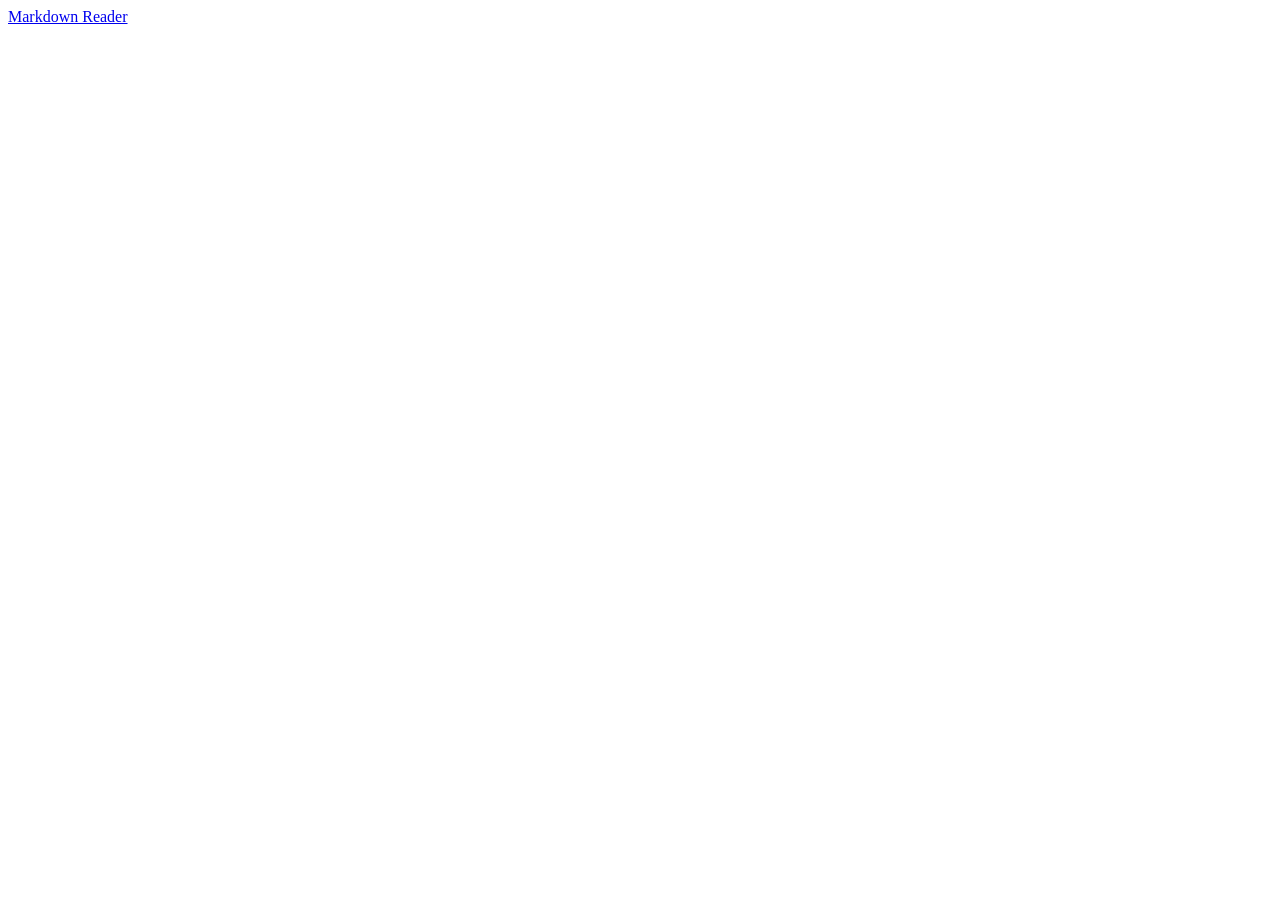
==== index.html @ dc1d2c7c "Added: Created index.html" ====
<!DOCTYPE html>
<html lang="en">
<head>
    <meta charset="UTF-8">
    <meta name="viewport" content="width=device-width, initial-scale=1.0">
    <title>Document</title>
</head>
<body>
    <a class="hyperlink" href="./mdreader/">Markdown Reader</a>
</body>
</html>
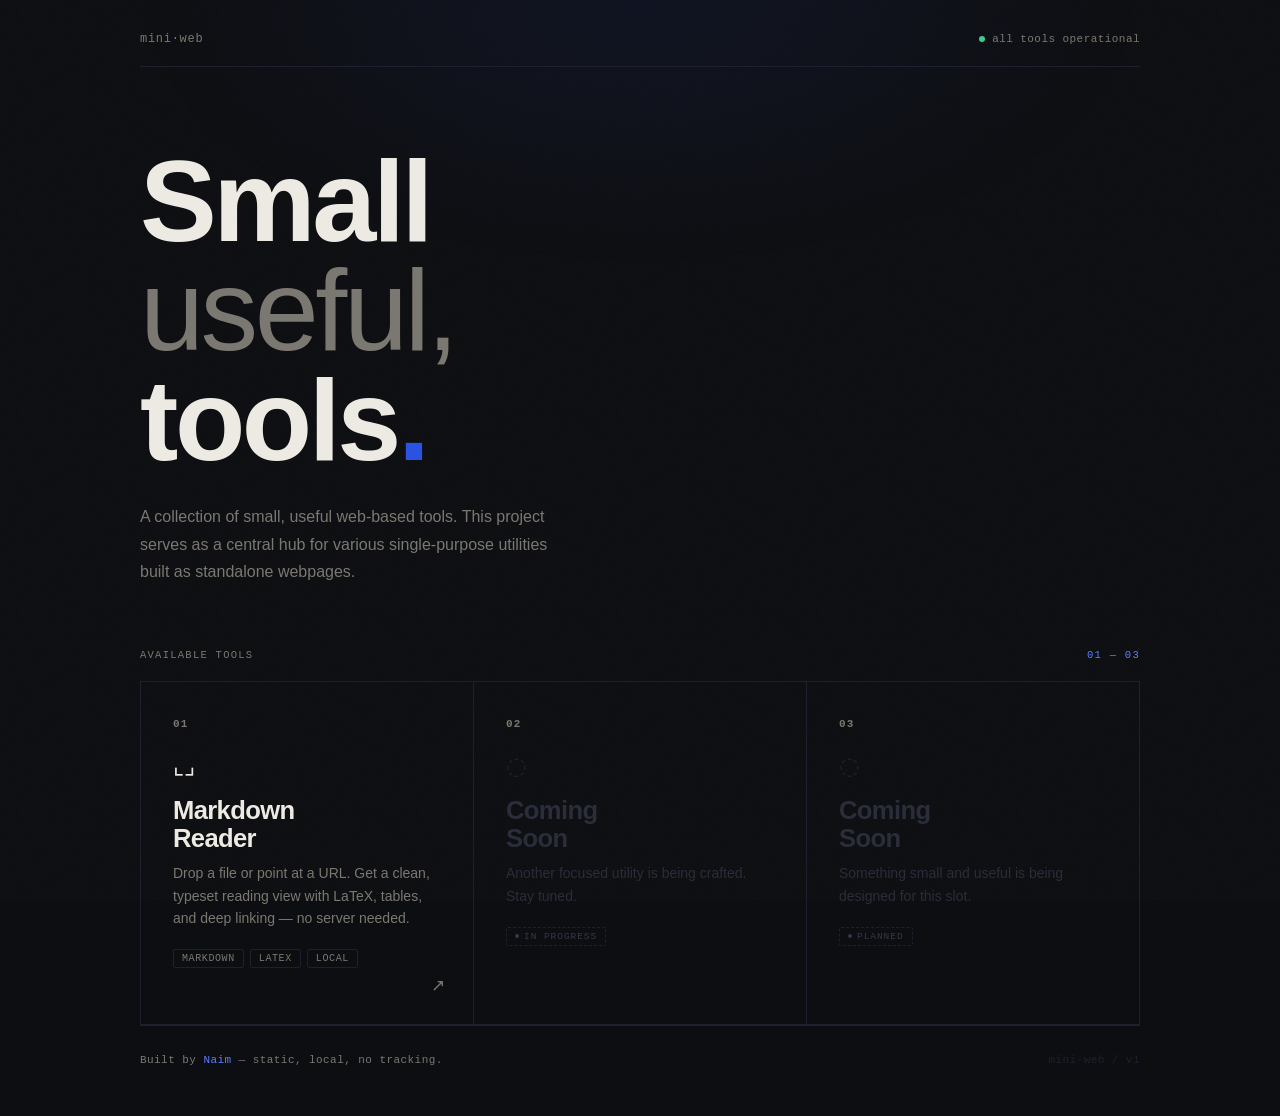
==== commit e260dfd1: "Fix: Fixed homepage UI and added github workflows." ====
--- a/index.html
+++ b/index.html
@@ -1,11 +1,107 @@
 <!DOCTYPE html>
 <html lang="en">
 <head>
-    <meta charset="UTF-8">
-    <meta name="viewport" content="width=device-width, initial-scale=1.0">
-    <title>Document</title>
+  <meta charset="UTF-8" />
+  <meta name="viewport" content="width=device-width, initial-scale=1.0" />
+  <title>mini·web — a collection of small, useful tools</title>
+  <meta name="description" content="A curated collection of small, single-purpose web tools built to be fast, local, and elegant." />
+
+  <link rel="stylesheet" href="style.css" />
 </head>
 <body>
-    <a class="hyperlink" href="./mdreader/">Markdown Reader</a>
+  <div class="ambient" aria-hidden="true"></div>
+
+  <div class="wrapper">
+
+    <!-- Top bar -->
+    <nav class="topbar" aria-label="Site navigation">
+      <a class="topbar-brand" href="/" aria-label="mini·web home">mini<span>·</span>web</a>
+      <div class="topbar-status" aria-label="Status: all tools operational">
+        <div class="status-dot" aria-hidden="true"></div>
+        all tools operational
+      </div>
+    </nav>
+
+    <!-- Hero -->
+    <header class="hero">
+      <!-- <p class="hero-eyebrow">Tool Hub</p> -->
+      <h1 class="hero-title">
+        Small<br>
+        <em>useful,</em><br>
+        tools<span class="dot">.</span>
+      </h1>
+      <p class="hero-sub">
+        A collection of small, useful web-based tools. This project serves as a central hub for various single-purpose utilities built as standalone webpages.
+      </p>
+    </header>
+
+    <!-- Section header -->
+    <div class="section-label" id="tools-section">
+      <span>Available Tools</span>
+      <span class="section-label-count">01 — 03</span>
+    </div>
+
+    <!-- Tool grid -->
+    <section class="tools-grid" aria-label="Available tools">
+
+      <!-- Tool 1: Markdown Reader -->
+      <a class="tool-card" id="tool-mdreader" href="./mdreader/" aria-label="Open Markdown Reader">
+        <div class="card-inner">
+          <span class="tool-number">01</span>
+          <span class="tool-icon" aria-hidden="true">⌞⌟</span>
+          <h2 class="tool-name">Markdown<br>Reader</h2>
+          <p class="tool-desc">
+            Drop a file or point at a URL. Get a clean, typeset reading view with LaTeX, tables, and deep linking — no server needed.
+          </p>
+          <div class="tool-tags">
+            <span class="tool-tag">Markdown</span>
+            <span class="tool-tag">LaTeX</span>
+            <span class="tool-tag">Local</span>
+          </div>
+        </div>
+        <span class="tool-arrow" aria-hidden="true">↗</span>
+      </a>
+
+      <!-- Tool 2: Coming soon -->
+      <div class="tool-card tool-card--soon" id="tool-coming-2" aria-label="Next tool — coming soon">
+        <div class="card-inner">
+          <span class="tool-number">02</span>
+          <span class="tool-icon" aria-hidden="true">◌</span>
+          <h2 class="tool-name">Coming<br>Soon</h2>
+          <p class="tool-desc">Another focused utility is being crafted. Stay tuned.</p>
+          <div class="soon-badge">
+            <span class="soon-dot" aria-hidden="true"></span>
+            in progress
+          </div>
+        </div>
+      </div>
+
+      <!-- Tool 3: Coming soon -->
+      <div class="tool-card tool-card--soon" id="tool-coming-3" aria-label="Future tool — coming soon">
+        <div class="card-inner">
+          <span class="tool-number">03</span>
+          <span class="tool-icon" aria-hidden="true">◌</span>
+          <h2 class="tool-name">Coming<br>Soon</h2>
+          <p class="tool-desc">Something small and useful is being designed for this slot.</p>
+          <div class="soon-badge">
+            <span class="soon-dot" aria-hidden="true"></span>
+            planned
+          </div>
+        </div>
+      </div>
+
+    </section>
+
+    <!-- Footer -->
+    <footer class="footer">
+      <span class="footer-credit">
+        Built by <a href="#">Naim</a> — static, local, no tracking.
+      </span>
+      <span class="footer-meta" aria-hidden="true">mini·web / v1</span>
+    </footer>
+
+  </div>
+
+  <script src="scripts.js"></script>
 </body>
 </html>
--- a/style.css
+++ b/style.css
@@ -0,0 +1,425 @@
+/* ─── Fonts ──────────────────────────────────────────────── */
+@font-face {
+  font-family: 'ClashDisplay';
+  src: url('./fonts/ClashDisplay_Complete/ClashDisplay-Variable.woff2') format('woff2'),
+       url('./fonts/ClashDisplay_Complete/ClashDisplay-Variable.ttf') format('truetype');
+  font-weight: 200 700;
+  font-style: normal;
+  font-display: swap;
+}
+@font-face {
+  font-family: 'Syne';
+  src: url('./fonts/Syne/Syne-VariableFont_wght.ttf') format('truetype');
+  font-weight: 400 800;
+  font-style: normal;
+  font-display: swap;
+}
+@font-face {
+  font-family: 'Space Mono';
+  src: url('./fonts/Space mono/SpaceMono-Regular.ttf') format('truetype');
+  font-weight: 400;
+  font-display: swap;
+}
+@font-face {
+  font-family: 'Space Mono';
+  src: url('./fonts/Space mono/SpaceMono-Bold.ttf') format('truetype');
+  font-weight: 700;
+  font-display: swap;
+}
+
+/* ─── Tokens ─────────────────────────────────────────────── */
+:root {
+  --bg:        #0D0E11;
+  --bg-card:   #13151A;
+  --ink:       #ECEAE2;
+  --ink-dim:   #7A7870;
+  --line:      #1E2030;
+  --accent:    #2A52E3;
+  --accent-hi: #5B7EFF;
+
+  --display: 'ClashDisplay', sans-serif;
+  --label:   'Syne', sans-serif;
+  --mono:    'Space Mono', monospace;
+
+  --ease-out-expo: cubic-bezier(0.16, 1, 0.3, 1);
+}
+
+/* ─── Reset ──────────────────────────────────────────────── */
+*, *::before, *::after { box-sizing: border-box; margin: 0; padding: 0; }
+html { scroll-behavior: smooth; }
+
+body {
+  background: var(--bg);
+  color: var(--ink);
+  font-family: var(--label);
+  min-height: 100vh;
+  -webkit-font-smoothing: antialiased;
+  overflow-x: hidden;
+  position: relative;
+}
+
+/* ─── Noise grain overlay ────────────────────────────────── */
+body::before {
+  content: '';
+  position: fixed;
+  inset: 0;
+  z-index: 0;
+  pointer-events: none;
+  opacity: 0.028;
+  background-image: url("data:image/svg+xml,%3Csvg viewBox='0 0 256 256' xmlns='http://www.w3.org/2000/svg'%3E%3Cfilter id='noise'%3E%3CfeTurbulence type='fractalNoise' baseFrequency='0.9' numOctaves='4' stitchTiles='stitch'/%3E%3C/filter%3E%3Crect width='100%25' height='100%25' filter='url(%23noise)'/%3E%3C/svg%3E");
+  background-size: 200px 200px;
+}
+
+/* ─── Ambient glow ───────────────────────────────────────── */
+.ambient {
+  position: fixed;
+  top: -30vh;
+  left: 50%;
+  transform: translateX(-50%);
+  width: 80vw;
+  height: 60vh;
+  background: radial-gradient(ellipse at center, rgba(42,82,227,0.08) 0%, transparent 70%);
+  pointer-events: none;
+  z-index: 0;
+}
+
+/* ─── Layout wrapper ─────────────────────────────────────── */
+.wrapper {
+  position: relative;
+  z-index: 1;
+  max-width: 1080px;
+  margin: 0 auto;
+  padding: 0 40px;
+}
+
+/* ─── Top bar ────────────────────────────────────────────── */
+.topbar {
+  display: flex;
+  align-items: center;
+  justify-content: space-between;
+  padding: 32px 0 20px;
+  border-bottom: 1px solid var(--line);
+  opacity: 0;
+  transform: translateY(-10px);
+  animation: fadeUp 0.6s var(--ease-out-expo) 0.05s forwards;
+}
+
+.topbar-brand {
+  font-family: var(--mono);
+  font-size: 12px;
+  font-weight: 400;
+  letter-spacing: 0.06em;
+  color: var(--ink-dim);
+  text-decoration: none;
+}
+.topbar-brand span { color: var(--accent-hi); }
+
+.topbar-status {
+  display: flex;
+  align-items: center;
+  gap: 7px;
+  font-family: var(--mono);
+  font-size: 11px;
+  color: var(--ink-dim);
+  letter-spacing: 0.04em;
+}
+.status-dot {
+  width: 6px;
+  height: 6px;
+  border-radius: 50%;
+  background: #3DCC8E;
+  animation: pulse-dot 2.4s ease-in-out infinite;
+}
+@keyframes pulse-dot {
+  0%, 100% { opacity: 1; }
+  50% { opacity: 0.35; }
+}
+
+/* ─── Hero ───────────────────────────────────────────────── */
+.hero {
+  padding: 80px 0 64px;
+}
+
+.hero-eyebrow {
+  font-family: var(--mono);
+  font-size: 11px;
+  letter-spacing: 0.14em;
+  text-transform: uppercase;
+  color: var(--accent-hi);
+  margin-bottom: 24px;
+  display: flex;
+  align-items: center;
+  gap: 10px;
+  opacity: 0;
+  transform: translateY(12px);
+  animation: fadeUp 0.7s var(--ease-out-expo) 0.15s forwards;
+  display: none;
+}
+.hero-eyebrow::before {
+  content: '';
+  display: block;
+  width: 28px;
+  height: 1px;
+  background: var(--accent);
+}
+
+.hero-title {
+  font-family: var(--display);
+  font-weight: 600;
+  font-size: clamp(3.8rem, 9vw, 8rem);
+  line-height: 0.95;
+  letter-spacing: -0.03em;
+  color: var(--ink);
+  opacity: 0;
+  transform: translateY(16px);
+  animation: fadeUp 0.8s var(--ease-out-expo) 0.25s forwards;
+}
+.hero-title .dot { color: var(--accent); }
+.hero-title em {
+  font-style: normal;
+  font-weight: 200;
+  color: var(--ink-dim);
+}
+
+.hero-sub {
+  margin-top: 28px;
+  font-family: var(--label);
+  font-size: 1rem;
+  font-weight: 400;
+  color: var(--ink-dim);
+  max-width: 46ch;
+  line-height: 1.7;
+  opacity: 0;
+  transform: translateY(12px);
+  animation: fadeUp 0.7s var(--ease-out-expo) 0.38s forwards;
+}
+
+/* ─── Section label ──────────────────────────────────────── */
+.section-label {
+  font-family: var(--mono);
+  font-size: 10.5px;
+  letter-spacing: 0.12em;
+  text-transform: uppercase;
+  color: var(--ink-dim);
+  padding-bottom: 20px;
+  border-bottom: 1px solid var(--line);
+  margin-bottom: 0;
+  display: flex;
+  align-items: center;
+  justify-content: space-between;
+  opacity: 0;
+  animation: fadeIn 0.6s ease 0.5s forwards;
+}
+.section-label-count { color: var(--accent-hi); }
+
+/* ─── Tool grid ──────────────────────────────────────────── */
+.tools-grid {
+  display: grid;
+  grid-template-columns: repeat(auto-fill, minmax(300px, 1fr));
+  border-left: 1px solid var(--line);
+}
+
+/* ─── Tool card ──────────────────────────────────────────── */
+.tool-card {
+  position: relative;
+  display: block;
+  text-decoration: none;
+  color: inherit;
+  padding: 36px 32px 56px;
+  border-right: 1px solid var(--line);
+  border-bottom: 1px solid var(--line);
+  overflow: hidden;
+  opacity: 0;
+  transform: translateY(20px);
+  transition: border-color 0.35s ease;
+}
+.tool-card.visible {
+  animation: fadeUp 0.65s var(--ease-out-expo) forwards;
+}
+
+/* card fill reveal on hover */
+.tool-card::after {
+  content: '';
+  position: absolute;
+  inset: 0;
+  background: var(--accent);
+  transform: scaleY(0);
+  transform-origin: bottom center;
+  transition: transform 0.5s var(--ease-out-expo);
+  z-index: 0;
+}
+.tool-card:not(.tool-card--soon):hover::after { transform: scaleY(1); }
+.tool-card:not(.tool-card--soon):hover { border-color: var(--accent); }
+
+/* card content above the fill */
+.card-inner {
+  position: relative;
+  z-index: 1;
+  height: 100%;
+}
+
+.tool-number {
+  font-family: var(--mono);
+  font-size: 11px;
+  font-weight: 700;
+  letter-spacing: 0.1em;
+  color: var(--ink-dim);
+  margin-bottom: 24px;
+  display: block;
+  transition: color 0.3s ease;
+}
+.tool-card:not(.tool-card--soon):hover .tool-number { color: rgba(255,255,255,0.45); }
+
+.tool-icon {
+  font-size: 24px;
+  margin-bottom: 18px;
+  display: block;
+  transition: transform 0.4s var(--ease-out-expo);
+  line-height: 1;
+}
+.tool-card:not(.tool-card--soon):hover .tool-icon { transform: scale(1.1) rotate(-5deg); }
+
+.tool-name {
+  font-family: var(--display);
+  font-weight: 600;
+  font-size: 1.6rem;
+  letter-spacing: -0.025em;
+  line-height: 1.1;
+  color: var(--ink);
+  margin-bottom: 10px;
+  transition: color 0.3s ease;
+}
+.tool-card:not(.tool-card--soon):hover .tool-name { color: #fff; }
+
+.tool-desc {
+  font-family: var(--label);
+  font-size: 0.875rem;
+  font-weight: 400;
+  color: var(--ink-dim);
+  line-height: 1.6;
+  transition: color 0.3s ease;
+}
+.tool-card:not(.tool-card--soon):hover .tool-desc { color: rgba(255,255,255,0.7); }
+
+.tool-tags {
+  display: flex;
+  flex-wrap: wrap;
+  gap: 6px;
+  margin-top: 20px;
+}
+.tool-tag {
+  font-family: var(--mono);
+  font-size: 10px;
+  letter-spacing: 0.06em;
+  padding: 3px 8px;
+  border-radius: 2px;
+  border: 1px solid var(--line);
+  color: var(--ink-dim);
+  text-transform: uppercase;
+  transition: border-color 0.3s ease, color 0.3s ease, background 0.3s ease;
+}
+.tool-card:not(.tool-card--soon):hover .tool-tag {
+  border-color: rgba(255,255,255,0.2);
+  color: rgba(255,255,255,0.65);
+  background: rgba(255,255,255,0.07);
+}
+
+.tool-arrow {
+  position: absolute;
+  bottom: 28px;
+  right: 28px;
+  font-size: 17px;
+  color: var(--ink-dim);
+  transition: transform 0.4s var(--ease-out-expo), color 0.3s ease;
+  z-index: 1;
+}
+.tool-card:not(.tool-card--soon):hover .tool-arrow {
+  transform: translate(4px, -4px);
+  color: rgba(255,255,255,0.9);
+}
+
+/* ─── Coming soon cards ──────────────────────────────────── */
+.tool-card--soon { cursor: default; }
+.tool-card--soon::after { display: none; }
+.tool-card--soon .tool-name { color: #2A2D3A; }
+.tool-card--soon .tool-icon { color: #1E2030; }
+.tool-card--soon .tool-desc { color: #2A2D3A; }
+.soon-badge {
+  display: inline-flex;
+  align-items: center;
+  gap: 5px;
+  font-family: var(--mono);
+  font-size: 9.5px;
+  letter-spacing: 0.1em;
+  text-transform: uppercase;
+  color: #353848;
+  border: 1px dashed #1E2030;
+  border-radius: 2px;
+  padding: 3px 8px;
+  margin-top: 20px;
+}
+.soon-dot {
+  width: 4px;
+  height: 4px;
+  border-radius: 50%;
+  background: #353848;
+}
+
+/* ─── Footer ─────────────────────────────────────────────── */
+.footer {
+  position: relative;
+  z-index: 1;
+  border-top: 1px solid var(--line);
+  padding: 28px 0 48px;
+  display: flex;
+  align-items: center;
+  justify-content: space-between;
+  opacity: 0;
+  animation: fadeIn 0.6s ease 0.9s forwards;
+}
+.footer-credit {
+  font-family: var(--mono);
+  font-size: 11px;
+  color: var(--ink-dim);
+  letter-spacing: 0.04em;
+}
+.footer-credit a { color: var(--accent-hi); text-decoration: none; }
+.footer-credit a:hover { text-decoration: underline; }
+
+.footer-meta {
+  font-family: var(--mono);
+  font-size: 11px;
+  color: #1E2030;
+  letter-spacing: 0.04em;
+}
+
+/* ─── Animations ─────────────────────────────────────────── */
+@keyframes fadeUp {
+  to { opacity: 1; transform: translateY(0); }
+}
+@keyframes fadeIn {
+  to { opacity: 1; }
+}
+
+:focus-visible {
+  outline: 2px solid var(--accent-hi);
+  outline-offset: 3px;
+}
+
+::-webkit-scrollbar { width: 6px; }
+::-webkit-scrollbar-track { background: var(--bg); }
+::-webkit-scrollbar-thumb { background: var(--line); border-radius: 3px; }
+
+@media (max-width: 700px) {
+  .wrapper { padding: 0 20px; }
+  .hero { padding: 56px 0 48px; }
+  .hero-title { font-size: clamp(3rem, 12vw, 5rem); }
+  .tools-grid { grid-template-columns: 1fr; }
+  .footer { flex-direction: column; gap: 10px; text-align: center; }
+}
+@media (max-width: 420px) {
+  .topbar-status { display: none; }
+}
+@media (prefers-reduced-motion: reduce) {
+  *, *::after { animation-duration: 0.01ms !important; transition-duration: 0.01ms !important; }
+}
